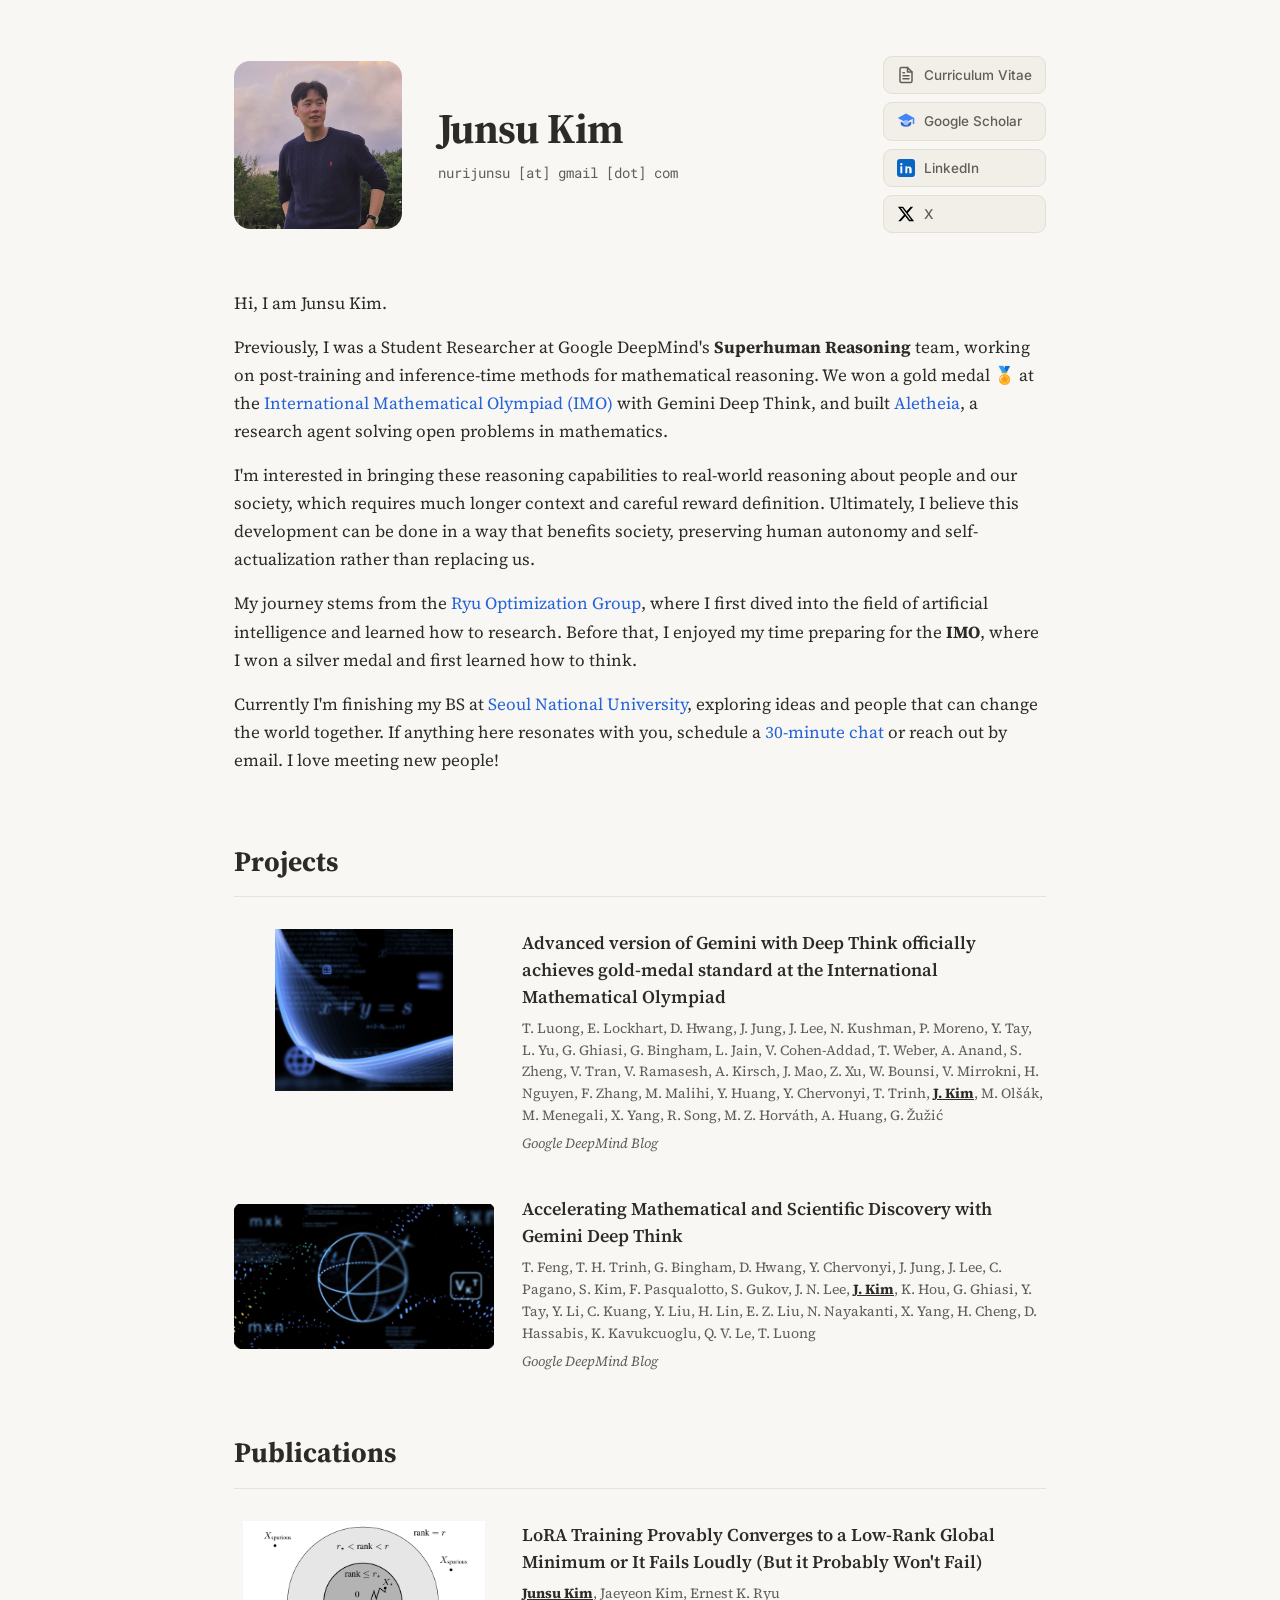
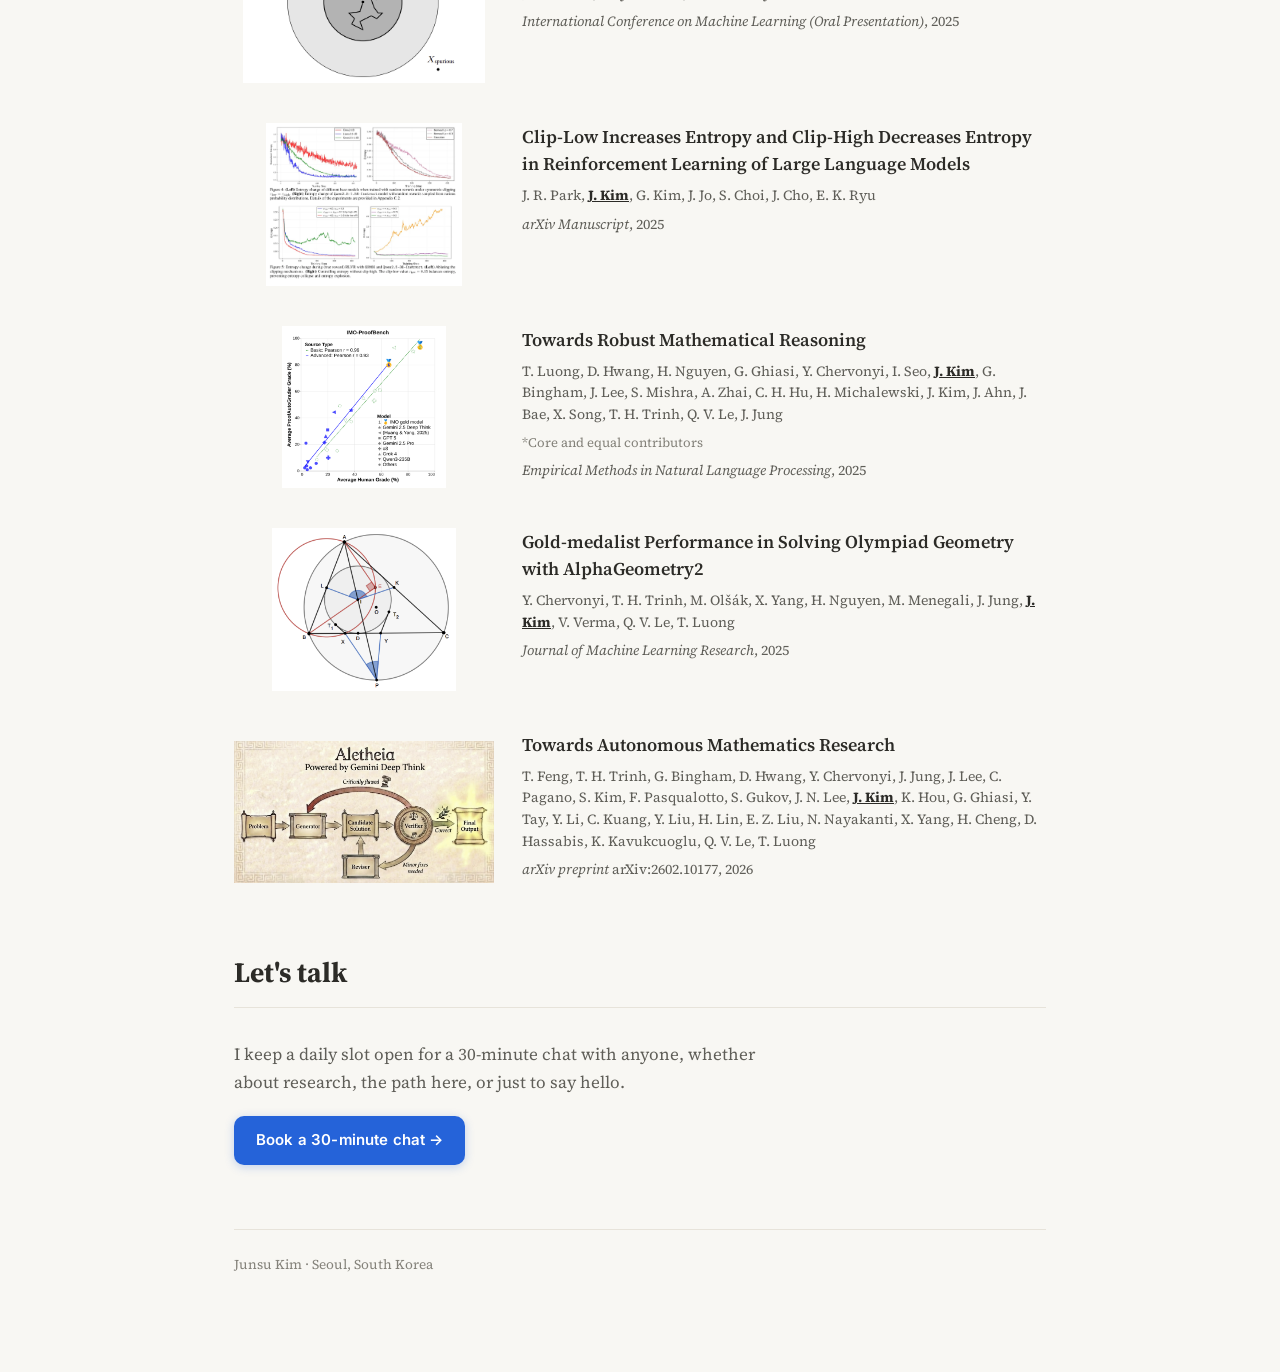
==== palette.html @ 33723571 "Add temporary palette-preview page (5 candidates, light/dark) Co-Authored-By: Claude Opus 4.8 <norep" ====
<!DOCTYPE html>
<html lang="en">
<head>
  <meta charset="UTF-8" />
  <meta name="viewport" content="width=device-width, initial-scale=1.0" />
  <title>Junsu Kim</title>
  <meta name="description" content="Junsu Kim, researcher on reasoning models and the consequences of intelligence. Former student researcher at Google DeepMind." />

  <!-- Open Graph / link previews -->
  <meta property="og:type" content="website" />
  <meta property="og:title" content="Junsu Kim" />
  <meta property="og:description" content="Researcher on reasoning models and the consequences of intelligence. Former student researcher at Google DeepMind." />
  <meta property="og:image" content="https://junsukim.com/assets/profile.jpg" />
  <meta property="og:url" content="https://junsukim.com/" />
  <meta name="twitter:card" content="summary" />

  <link rel="icon" href="data:," />
  <link rel="preconnect" href="https://fonts.googleapis.com" />
  <link rel="preconnect" href="https://fonts.gstatic.com" crossorigin />
  <link href="https://fonts.googleapis.com/css2?family=Inter:wght@400;500;600&family=Roboto+Mono:wght@400;500&family=Source+Serif+4:opsz,wght@8..60,400;8..60,500;8..60,600;8..60,700&display=swap" rel="stylesheet" />
  <link rel="stylesheet" href="style.css" />

  <!-- Set theme before first paint to avoid a flash -->
  <script>
    (function () {
      try {
        var saved = localStorage.getItem("theme");
        if (saved === "light" || saved === "dark") {
          document.documentElement.setAttribute("data-theme", saved);
        }
      } catch (e) {}
    })();
  </script>
</head>
<body>
  <main class="page">

    <!-- ===== Theme toggle (page corner) ===== -->
    <button id="theme-toggle" type="button" aria-label="Toggle dark mode" title="Toggle dark mode">
      <svg class="icon-sun" xmlns="http://www.w3.org/2000/svg" width="18" height="18" viewBox="0 0 24 24" fill="none" stroke="currentColor" stroke-width="2" stroke-linecap="round" stroke-linejoin="round"><circle cx="12" cy="12" r="4"/><path d="M12 2v2M12 20v2M4.93 4.93l1.41 1.41M17.66 17.66l1.41 1.41M2 12h2M20 12h2M6.34 17.66l-1.41 1.41M19.07 4.93l-1.41 1.41"/></svg>
      <svg class="icon-moon" xmlns="http://www.w3.org/2000/svg" width="18" height="18" viewBox="0 0 24 24" fill="none" stroke="currentColor" stroke-width="2" stroke-linecap="round" stroke-linejoin="round"><path d="M21 12.79A9 9 0 1 1 11.21 3 7 7 0 0 0 21 12.79z"/></svg>
    </button>

    <!-- ===== Hero: photo + name | links ===== -->
    <section class="hero">
      <div class="hero-photo">
        <img src="assets/profile.jpg" alt="Junsu Kim" />
      </div>
      <div class="hero-head">
        <h1>Junsu Kim</h1>
        <p class="tagline">nurijunsu [at] gmail [dot] com</p>
      </div>
      <nav class="toplinks">
        <a href="assets/cv.pdf" target="_blank" rel="noopener">
          <svg class="ico-img" xmlns="http://www.w3.org/2000/svg" viewBox="0 0 24 24" fill="none" stroke="currentColor" stroke-width="2" stroke-linecap="round" stroke-linejoin="round"><path d="M14 2H6a2 2 0 0 0-2 2v16a2 2 0 0 0 2 2h12a2 2 0 0 0 2-2V8z"/><path d="M14 2v6h6"/><path d="M8 13h8M8 17h8M8 9h2"/></svg>
          <span>Curriculum Vitae</span>
        </a>
        <a href="https://scholar.google.com/citations?user=AvK1pVMAAAAJ&hl=ko" target="_blank" rel="noopener">
          <img class="ico-img" src="assets/icon-scholar.svg" alt="" /> <span>Google Scholar</span>
        </a>
        <a href="https://www.linkedin.com/in/junsu-kim-1b11b426b/" target="_blank" rel="noopener">
          <img class="ico-img" src="assets/icon-linkedin.svg" alt="" /> <span>LinkedIn</span>
        </a>
        <a href="https://x.com/nurijunsu" target="_blank" rel="noopener">
          <img class="ico-img ico-x" src="assets/icon-x.svg" alt="" /> <span>X</span>
        </a>
      </nav>
    </section>

    <!-- ===== Bio ===== -->
    <section class="hero-bio">
      <p>Hi, I am Junsu Kim.</p>
      <p>Previously, I was a Student Researcher at Google DeepMind's <strong>Superhuman Reasoning</strong> team, working on post-training and inference-time methods for mathematical reasoning. We won a gold medal 🏅 at the <a href="https://deepmind.google/blog/advanced-version-of-gemini-with-deep-think-officially-achieves-gold-medal-standard-at-the-international-mathematical-olympiad/" target="_blank" rel="noopener">International Mathematical Olympiad (IMO)</a> with Gemini Deep Think, and built <a href="https://deepmind.google/blog/accelerating-mathematical-and-scientific-discovery-with-gemini-deep-think/" target="_blank" rel="noopener">Aletheia</a>, a research agent solving open problems in mathematics.</p>
      <p>I'm interested in bringing these reasoning capabilities to real-world reasoning about people and our society, which requires much longer context and careful reward definition. Ultimately, I believe this development can be done in a way that benefits society, preserving human autonomy and self-actualization rather than replacing us.</p>
      <p>My journey stems from the <a href="https://ernestryu.com/" target="_blank" rel="noopener">Ryu Optimization Group</a>, where I first dived into the field of artificial intelligence and learned how to research. Before that, I enjoyed my time preparing for the <strong>IMO</strong>, where I won a silver medal and first learned how to think.</p>
      <p>Currently I'm finishing my BS at <a href="https://en.snu.ac.kr/" target="_blank" rel="noopener">Seoul National University</a>, exploring ideas and people that can change the world together. If anything here resonates with you, schedule a <a href="https://calendar.app.google/MURw5SbovvHUBgmH6" target="_blank" rel="noopener">30-minute chat</a> or reach out by email. I love meeting new people!</p>
    </section>

    <!-- ===== Projects ===== -->
    <h2 class="section-title">Projects</h2>
    <hr class="rule" />

    <div class="entry">
      <a class="entry-thumb" href="https://deepmind.google/blog/advanced-version-of-gemini-with-deep-think-officially-achieves-gold-medal-standard-at-the-international-mathematical-olympiad/" target="_blank" rel="noopener">
        <img src="assets/proj-imo-gold.png" alt="IMO gold-medal standard with Gemini Deep Think" loading="lazy" />
      </a>
      <div class="entry-body">
        <a class="entry-title" href="https://deepmind.google/blog/advanced-version-of-gemini-with-deep-think-officially-achieves-gold-medal-standard-at-the-international-mathematical-olympiad/" target="_blank" rel="noopener">Advanced version of Gemini with Deep Think officially achieves gold-medal standard at the International Mathematical Olympiad</a>
        <p class="entry-authors">Thang Luong, Edward Lockhart, Dawsen Hwang, Junehyuk Jung, Jonathan Lee, Nate Kushman, Pol Moreno, Yi Tay, Lei Yu, Golnaz Ghiasi, Garrett Bingham, Lalit Jain, Vincent Cohen-Addad, Theophane Weber, Ankesh Anand, Steven Zheng, Vinh Tran, Vinay Ramasesh, Andreas Kirsch, Jieming Mao, Zicheng Xu, Wilfried Bounsi, Vahab Mirrokni, Hoang Nguyen, Fred Zhang, Mahan Malihi, Yangsibo Huang, Yuri Chervonyi, Trieu Trinh, <u>Junsu Kim</u>, Mirek Olšák, Marcelo Menegali, Xiaomeng Yang, Richard Song, Miklós Z. Horváth, Aja Huang, and Goran Žužić.</p>
        <p class="entry-venue"><em>Google DeepMind Blog</em></p>
      </div>
    </div>

    <div class="entry">
      <a class="entry-thumb" href="https://deepmind.google/blog/accelerating-mathematical-and-scientific-discovery-with-gemini-deep-think/" target="_blank" rel="noopener">
        <img src="assets/proj-accelerating.jpeg" alt="Accelerating Mathematical and Scientific Discovery with Gemini Deep Think" loading="lazy" />
      </a>
      <div class="entry-body">
        <a class="entry-title" href="https://deepmind.google/blog/accelerating-mathematical-and-scientific-discovery-with-gemini-deep-think/" target="_blank" rel="noopener">Accelerating Mathematical and Scientific Discovery with Gemini Deep Think</a>
        <p class="entry-authors">Tony Feng, Trieu H. Trinh, Garrett Bingham, Dawsen Hwang, Yuri Chervonyi, Junehyuk Jung, Joonkyung Lee, Carlo Pagano, Sang-hyun Kim, Federico Pasqualotto, Sergei Gukov, Jonathan N. Lee, <u>Junsu Kim</u>, Kaiying Hou, Golnaz Ghiasi, Yi Tay, YaGuang Li, Chenkai Kuang, Yuan Liu, Hanzhao (Maggie) Lin, Evan Zheran Liu, Nigamaa Nayakanti, Xiaomeng Yang, Heng-Tze Cheng, Demis Hassabis, Koray Kavukcuoglu, Quoc V. Le, Thang Luong</p>
        <p class="entry-venue"><em>Google DeepMind Blog</em></p>
      </div>
    </div>

    <!-- ===== Publications ===== -->
    <h2 class="section-title">Publications</h2>
    <hr class="rule" />

    <div class="entry">
      <a class="entry-thumb" href="https://arxiv.org/abs/2502.09376" target="_blank" rel="noopener">
        <img src="assets/pub-lora.png" alt="LoRA Training Provably Converges" loading="lazy" />
      </a>
      <div class="entry-body">
        <a class="entry-title" href="https://arxiv.org/abs/2502.09376" target="_blank" rel="noopener">LoRA Training Provably Converges to a Low-Rank Global Minimum or It Fails Loudly (But it Probably Won't Fail)</a>
        <p class="entry-authors"><u>Junsu Kim</u>, Jaeyeon Kim, Ernest K. Ryu</p>
        <p class="entry-venue"><em>International Conference on Machine Learning (Oral Presentation)</em>, 2025</p>
      </div>
    </div>

    <div class="entry">
      <a class="entry-thumb" href="https://www.arxiv.org/abs/2509.26114" target="_blank" rel="noopener">
        <img src="assets/pub-cliplow.png" alt="Clip-Low Increases Entropy and Clip-High Decreases Entropy" loading="lazy" />
      </a>
      <div class="entry-body">
        <a class="entry-title" href="https://www.arxiv.org/abs/2509.26114" target="_blank" rel="noopener">Clip-Low Increases Entropy and Clip-High Decreases Entropy in Reinforcement Learning of Large Language Models</a>
        <p class="entry-authors">Jaesung R. Park, <u>Junsu Kim</u>, Gyeongman Kim, Jinyoung Jo, Sean Choi, Jaewoong Cho, Ernest K. Ryu</p>
        <p class="entry-venue"><em>arXiv Manuscript</em>, 2025</p>
      </div>
    </div>

    <div class="entry">
      <a class="entry-thumb" href="https://imobench.github.io/" target="_blank" rel="noopener">
        <img src="assets/pub-imobench.png" alt="Towards Robust Mathematical Reasoning (IMO-Bench)" loading="lazy" />
      </a>
      <div class="entry-body">
        <a class="entry-title" href="https://imobench.github.io/" target="_blank" rel="noopener">Towards Robust Mathematical Reasoning</a>
        <p class="entry-authors">Thang Luong◊, Dawsen Hwang*, Hoang Nguyen*†, Golnaz Ghiasi*, Yuri Chervonyi*, Insuk Seo*, <u>Junsu Kim</u>*, Garrett Bingham, Jonathan Lee, Swaroop Mishra†, Alex Zhai, Clara Huiyi Hu, Henryk Michalewski, Jimin Kim†, Jeonghyun Ahn†, Junhwi Bae†, Xingyou Song, Trieu H. Trinh, Quoc V. Le, Junehyuk Jung◊</p>
        <p class="entry-note">*Core and equal contributors</p>
        <p class="entry-venue"><em>Empirical Methods in Natural Language Processing</em>, 2025</p>
      </div>
    </div>

    <div class="entry">
      <a class="entry-thumb" href="https://arxiv.org/pdf/2502.03544" target="_blank" rel="noopener">
        <img src="assets/pub-alphageo.png" alt="Gold-medalist Performance in Solving Olympiad Geometry with AlphaGeometry2" loading="lazy" />
      </a>
      <div class="entry-body">
        <a class="entry-title" href="https://arxiv.org/pdf/2502.03544" target="_blank" rel="noopener">Gold-medalist Performance in Solving Olympiad Geometry with AlphaGeometry2</a>
        <p class="entry-authors">Yuri Chervonyi, Trieu H. Trinh, Miroslav Olšák, Xiaomeng Yang, Hoang Nguyen, Marcelo Menegali, Junehyuk Jung, <u>Junsu Kim</u>, Vikas Verma, Quoc V. Le and Thang Luong</p>
        <p class="entry-venue"><em>Journal of Machine Learning Research</em>, 2025</p>
      </div>
    </div>

    <div class="entry">
      <a class="entry-thumb" href="https://arxiv.org/pdf/2602.10177" target="_blank" rel="noopener">
        <img src="assets/pub-autonomous.png" alt="Towards Autonomous Mathematics Research" loading="lazy" />
      </a>
      <div class="entry-body">
        <a class="entry-title" href="https://arxiv.org/pdf/2602.10177" target="_blank" rel="noopener">Towards Autonomous Mathematics Research</a>
        <p class="entry-authors">Tony Feng, Trieu H. Trinh, Garrett Bingham, Dawsen Hwang, Yuri Chervonyi, Junehyuk Jung, Joonkyung Lee, Carlo Pagano, Sang-hyun Kim, Federico Pasqualotto, Sergei Gukov, Jonathan N. Lee, <u>Junsu Kim</u>, Kaiying Hou, Golnaz Ghiasi, Yi Tay, YaGuang Li, Chenkai Kuang, Yuan Liu, Hanzhao Lin, Evan Zheran Liu, Nigamaa Nayakanti, Xiaomeng Yang, Heng-Tze Cheng, Demis Hassabis, Koray Kavukcuoglu, Quoc V. Le, Thang Luong</p>
        <p class="entry-venue"><em>arXiv preprint</em> arXiv:2602.10177, 2026</p>
      </div>
    </div>

    <!-- ===== Meetings ===== -->
    <h2 class="section-title">Let's talk</h2>
    <hr class="rule" />
    <p class="cta-lead">I keep a daily slot open for a 30-minute chat with anyone, whether about research, the path here, or just to say hello.</p>
    <a class="cta-button" href="https://calendar.app.google/MURw5SbovvHUBgmH6" target="_blank" rel="noopener">Book a 30-minute chat &#8594;</a>

    <footer class="foot">
      <span>Junsu Kim · Seoul, South Korea</span>
    </footer>

  </main>

  <script>
    (function () {
      var btn = document.getElementById("theme-toggle");
      var root = document.documentElement;
      function current() {
        var attr = root.getAttribute("data-theme");
        if (attr) return attr;
        return window.matchMedia("(prefers-color-scheme: dark)").matches ? "dark" : "light";
      }
      btn.addEventListener("click", function () {
        var next = current() === "dark" ? "light" : "dark";
        root.setAttribute("data-theme", next);
        try { localStorage.setItem("theme", next); } catch (e) {}
      });

      // Author lists: show INITIALS by default, clamped to 2 lines (so it
      // stays short while the full set of names is still represented). Junsu's
      // name is underlined. Toggle reveals the full names.
      function initialize(raw) {
        var n = raw.replace(/[*†◊\\]/g, "").replace(/\([^)]*\)/g, "").trim();
        n = n.replace(/\.+$/, ""); // drop trailing period
        var parts = n.split(/\s+/).filter(Boolean);
        if (parts.length <= 1) return n;
        var last = parts.pop();
        return parts.map(function (p) { return p.charAt(0).toUpperCase() + "."; })
                    .join(" ") + " " + last;
      }
      document.querySelectorAll(".entry-authors").forEach(function (el) {
        var pin = el.querySelector("u");
        if (!pin) return;
        var pinFull = pin.textContent.trim(); // e.g. "Junsu Kim"

        var authors = el.textContent.split(/,|\sand\s/)
                        .map(function (s) { return s.trim(); }).filter(Boolean);
        if (authors.length <= 4) return; // short lists: leave full names

        // Match the pinned author by FULL name (so "Jimin Kim" != "Junsu Kim").
        var pinIdx = -1;
        for (var i = 0; i < authors.length; i++) {
          if (authors[i].replace(/[*†◊\\]/g, "").trim() === pinFull) { pinIdx = i; break; }
        }
        el.innerHTML = authors.map(function (a, i) {
          var ini = initialize(a);
          return i === pinIdx ? "<u>" + ini + "</u>" : ini;
        }).join(", ");
      });
    })();
  </script>

  <script>
    (function () {
      var root = document.documentElement;
      var bar = document.getElementById("palette-bar");
      // hide the page-corner toggle in preview; the bar controls mode
      var corner = document.getElementById("theme-toggle");
      if (corner) corner.style.display = "none";

      function sync() {
        var p = root.getAttribute("data-palette");
        var m = root.getAttribute("data-mode");
        bar.querySelectorAll("[data-pal]").forEach(function (b) {
          b.classList.toggle("active", b.getAttribute("data-pal") === p);
        });
        bar.querySelectorAll("[data-modebtn]").forEach(function (b) {
          b.classList.toggle("active", b.getAttribute("data-modebtn") === m);
        });
      }
      bar.addEventListener("click", function (e) {
        var b = e.target.closest("button");
        if (!b) return;
        if (b.dataset.pal) {
          root.setAttribute("data-palette", b.dataset.pal);
          try { localStorage.setItem("preview-palette", b.dataset.pal); } catch (e) {}
        } else if (b.dataset.modebtn) {
          root.setAttribute("data-mode", b.dataset.modebtn);
          try { localStorage.setItem("preview-mode", b.dataset.modebtn); } catch (e) {}
        }
        sync();
      });
      sync();
    })();
  </script>
</body>
</html>
---- style.css ----
/* ===== Base — clean, centered, system-sans (Notion-adjacent, more confident) ===== */
:root {
  --ink: #2c2b27;            /* primary text */
  --ink-soft: #5f5e58;       /* secondary text — AA on bg */
  --muted: #84827a;          /* tertiary — AA-compliant small text */
  --link: #2563d9;           /* accent blue */
  --btn: #2563d9;            /* CTA button bg — AA with white text */
  --sans: "Inter", ui-sans-serif, -apple-system, BlinkMacSystemFont, "Segoe UI", "Apple SD Gothic Neo", "Malgun Gothic", sans-serif;
  --rule: #e7e3da;
  --bg: #f8f7f3;             /* warm off-white (paper), not pitch white */
  --surface: #f1efe8;        /* cards / thumbnails / toggle */
  --surface-border: #e3dfd5;
  --thumb-shadow: rgba(40, 35, 25, 0.10);
  --x-icon-invert: 0;
  --max: 860px;
  color-scheme: light;
}

/* Dark palette — system preference, unless toggle forced light. */
@media (prefers-color-scheme: dark) {
  :root:not([data-theme="light"]) {
    --ink: #e7e5df;
    --ink-soft: #b1afa7;
    --muted: #908e86;
    --link: #7fb0ff;
    --btn: #3b7de8;
    --rule: #34353b;
    --bg: #1c1d21;
    --surface: #26272c;
    --surface-border: #3a3c43;
    --thumb-shadow: rgba(0, 0, 0, 0.45);
    --x-icon-invert: 1;
    color-scheme: dark;
  }
}

/* Manual override via the toggle (wins over system). */
:root[data-theme="dark"] {
  --ink: #e7e5df;
  --ink-soft: #b1afa7;
  --muted: #908e86;
  --link: #7fb0ff;
  --btn: #3b7de8;
  --rule: #34353b;
  --bg: #1c1d21;
  --surface: #26272c;
  --surface-border: #3a3c43;
  --thumb-shadow: rgba(0, 0, 0, 0.45);
  --x-icon-invert: 1;
  color-scheme: dark;
}

/* Manual override: force light even if the OS prefers dark. */
:root[data-theme="light"] {
  --ink: #2c2b27;
  --ink-soft: #5f5e58;
  --muted: #84827a;
  --link: #2563d9;
  --btn: #2563d9;
  --rule: #e7e3da;
  --bg: #f8f7f3;
  --surface: #f1efe8;
  --surface-border: #e3dfd5;
  --thumb-shadow: rgba(40, 35, 25, 0.10);
  --x-icon-invert: 0;
  color-scheme: light;
}

* { box-sizing: border-box; }

html { -webkit-text-size-adjust: 100%; }

body {
  margin: 0;
  background: var(--bg);
  color: var(--ink);
  font-family: "Source Serif 4", Georgia, "Times New Roman", "Apple SD Gothic Neo", "Malgun Gothic", serif;
  font-size: 17px;
  line-height: 1.65;
  -webkit-font-smoothing: antialiased;
  text-rendering: optimizeLegibility;
  transition: background-color 0.2s ease, color 0.2s ease;
}

.page {
  max-width: var(--max);
  margin: 0 auto;
  padding: 56px 24px 96px;
}

a { color: var(--link); text-decoration: none; }
a:hover { text-decoration: underline; }

/* ===== Profile links (chips, top-right of hero) ===== */
.toplinks {
  margin-left: auto;
  align-self: center;
  display: flex;
  flex-direction: column;
  align-items: stretch;
  gap: 8px;
}
.toplinks a {
  display: inline-flex;
  align-items: center;
  gap: 9px;
  padding: 7px 13px;
  border: 1px solid var(--surface-border);
  border-radius: 9px;
  background: var(--surface);
  color: var(--ink-soft);
  font-family: var(--sans);
  font-size: 13.5px;
  font-weight: 500;
  transition: color 0.15s ease, border-color 0.15s ease, transform 0.15s ease;
}
.toplinks a:hover {
  color: var(--ink);
  border-color: var(--ink-soft);
  text-decoration: none;
  transform: translateX(-2px);
}
.toplinks .ico-img { width: 18px; height: 18px; display: block; flex: none; }
.toplinks a:first-child .ico-img { color: var(--ink-soft); }
.toplinks a:first-child:hover .ico-img { color: var(--link); }
/* X glyph is solid black; invert to white in dark mode. */
.toplinks .ico-x { filter: invert(var(--x-icon-invert)); }

#theme-toggle {
  position: fixed;
  top: 20px;
  right: 20px;
  z-index: 10;
  width: 38px;
  height: 38px;
  display: inline-flex;
  align-items: center;
  justify-content: center;
  border: 1px solid var(--surface-border);
  border-radius: 999px;
  background: var(--surface);
  color: var(--ink-soft);
  cursor: pointer;
  box-shadow: 0 1px 3px rgba(0, 0, 0, 0.08);
  transition: color 0.2s ease, border-color 0.2s ease, background-color 0.2s ease;
}
#theme-toggle:hover { color: var(--ink); border-color: var(--ink-soft); }
#theme-toggle svg { display: block; }
#theme-toggle .icon-sun { display: none; }
#theme-toggle .icon-moon { display: block; }
:root[data-theme="dark"] #theme-toggle .icon-sun { display: block; }
:root[data-theme="dark"] #theme-toggle .icon-moon { display: none; }
@media (prefers-color-scheme: dark) {
  :root:not([data-theme="light"]) #theme-toggle .icon-sun { display: block; }
  :root:not([data-theme="light"]) #theme-toggle .icon-moon { display: none; }
}

/* ===== Hero: photo + links | name ===== */
.hero {
  display: flex;
  align-items: center;
  gap: 36px;
  margin-bottom: 56px;
}
.hero-photo {
  flex: none;
}
.hero-photo img {
  width: 168px;
  aspect-ratio: 1 / 1;
  object-fit: cover;
  border-radius: 16px;
  display: block;
}
.hero-head h1 {
  font-size: 42px;
  font-weight: 700;
  letter-spacing: -0.015em;
  line-height: 1.1;
  margin: 0 0 10px;
}
.hero-head .tagline {
  margin: 0;
  font-family: "Roboto Mono", ui-monospace, SFMono-Regular, Menlo, Consolas, monospace;
  font-size: 14px;
  color: var(--ink-soft);
  font-weight: 400;
}

/* ===== Bio ===== */
.hero-bio {
  margin-bottom: 64px;
}
.hero-bio p {
  margin: 0 0 16px;
  color: var(--ink);
}
.hero-bio p:last-child { margin-bottom: 0; }

/* ===== Section headings ===== */
.section-title {
  font-size: 28px;
  font-weight: 700;
  margin: 0 0 12px;
  letter-spacing: 0;
}
.rule {
  border: none;
  border-top: 1px solid var(--rule);
  margin: 0 0 32px;
}
/* tighten the gap between a section and the one above it */
.entry + .section-title,
.cta-lead + .section-title,
.foot { margin-top: 64px; }
.section-title:not(:first-of-type) { margin-top: 56px; }

/* ===== Publication / project entries ===== */
.entry {
  display: grid;
  grid-template-columns: 260px 1fr;
  gap: 28px;
  align-items: start;
  margin-bottom: 40px;
}
.entry-thumb {
  display: flex;
  align-items: center;
  justify-content: center;
  border-radius: 8px;
  overflow: hidden;
  aspect-ratio: 16 / 10;
  transition: transform 0.18s ease;
}
.entry-thumb:hover {
  box-shadow: 0 6px 22px var(--thumb-shadow);
  transform: translateY(-2px);
}
.entry-thumb img {
  width: 100%;
  height: 100%;
  display: block;
  object-fit: contain;     /* show the whole figure, never crop content */
}
.entry-title {
  display: block;
  font-size: 18px;
  font-weight: 600;
  color: var(--ink);
  line-height: 1.5;
  margin-bottom: 8px;
}
.entry-title:hover { color: var(--link); text-decoration: none; }
.entry-authors {
  margin: 0 0 6px;
  font-size: 14px;
  color: var(--ink-soft);
  line-height: 1.55;
}
.entry-authors.clamp2 {
  display: -webkit-box;
  -webkit-line-clamp: 2;
  -webkit-box-orient: vertical;
  overflow: hidden;
}
.entry-authors u { text-decoration: underline; font-weight: 700; color: var(--ink); }
.authors-toggle {
  margin: 0 0 6px;
  padding: 0;
  border: none;
  background: none;
  font-family: var(--sans);
  font-size: 12px;
  font-weight: 500;
  color: var(--link);
  cursor: pointer;
}
.authors-toggle:hover { text-decoration: underline; }
.entry-note {
  margin: 0 0 6px;
  font-size: 13px;
  color: var(--muted);
}
.entry-venue {
  margin: 0;
  font-size: 14px;
  color: var(--ink-soft);
}

/* ===== Call to action (replaces calendar embed) ===== */
.cta-lead {
  margin: 0 0 20px;
  color: var(--ink-soft);
  max-width: 60ch;
}
.cta-button {
  display: inline-block;
  padding: 12px 22px;
  border-radius: 10px;
  background: var(--btn);
  color: #fff;
  font-family: var(--sans);
  font-weight: 600;
  font-size: 15px;
  letter-spacing: 0.01em;
  transition: transform 0.15s ease, box-shadow 0.15s ease, opacity 0.15s ease;
  box-shadow: 0 2px 10px rgba(37, 99, 217, 0.25);
}
.cta-button:hover {
  text-decoration: none;
  transform: translateY(-1px);
  box-shadow: 0 5px 16px rgba(37, 99, 217, 0.32);
  opacity: 0.96;
}

/* ===== Footer ===== */
.foot {
  padding-top: 24px;
  border-top: 1px solid var(--rule);
  font-size: 13.5px;
  color: var(--muted);
}

/* ===== Responsive ===== */
@media (max-width: 720px) {
  .page { padding: 36px 20px 72px; }
  .hero-head h1 { font-size: 30px; }
  .hero { gap: 18px 22px; flex-wrap: wrap; }
  .hero-photo img { width: 120px; }
  .toplinks {
    margin-left: 0;
    flex-basis: 100%;
    flex-direction: column;
    gap: 10px;
  }
  .entry {
    grid-template-columns: 1fr;
    gap: 14px;
  }
  .entry-thumb { aspect-ratio: 16 / 9; max-height: 220px; }
  .section-title { font-size: 24px; }
}
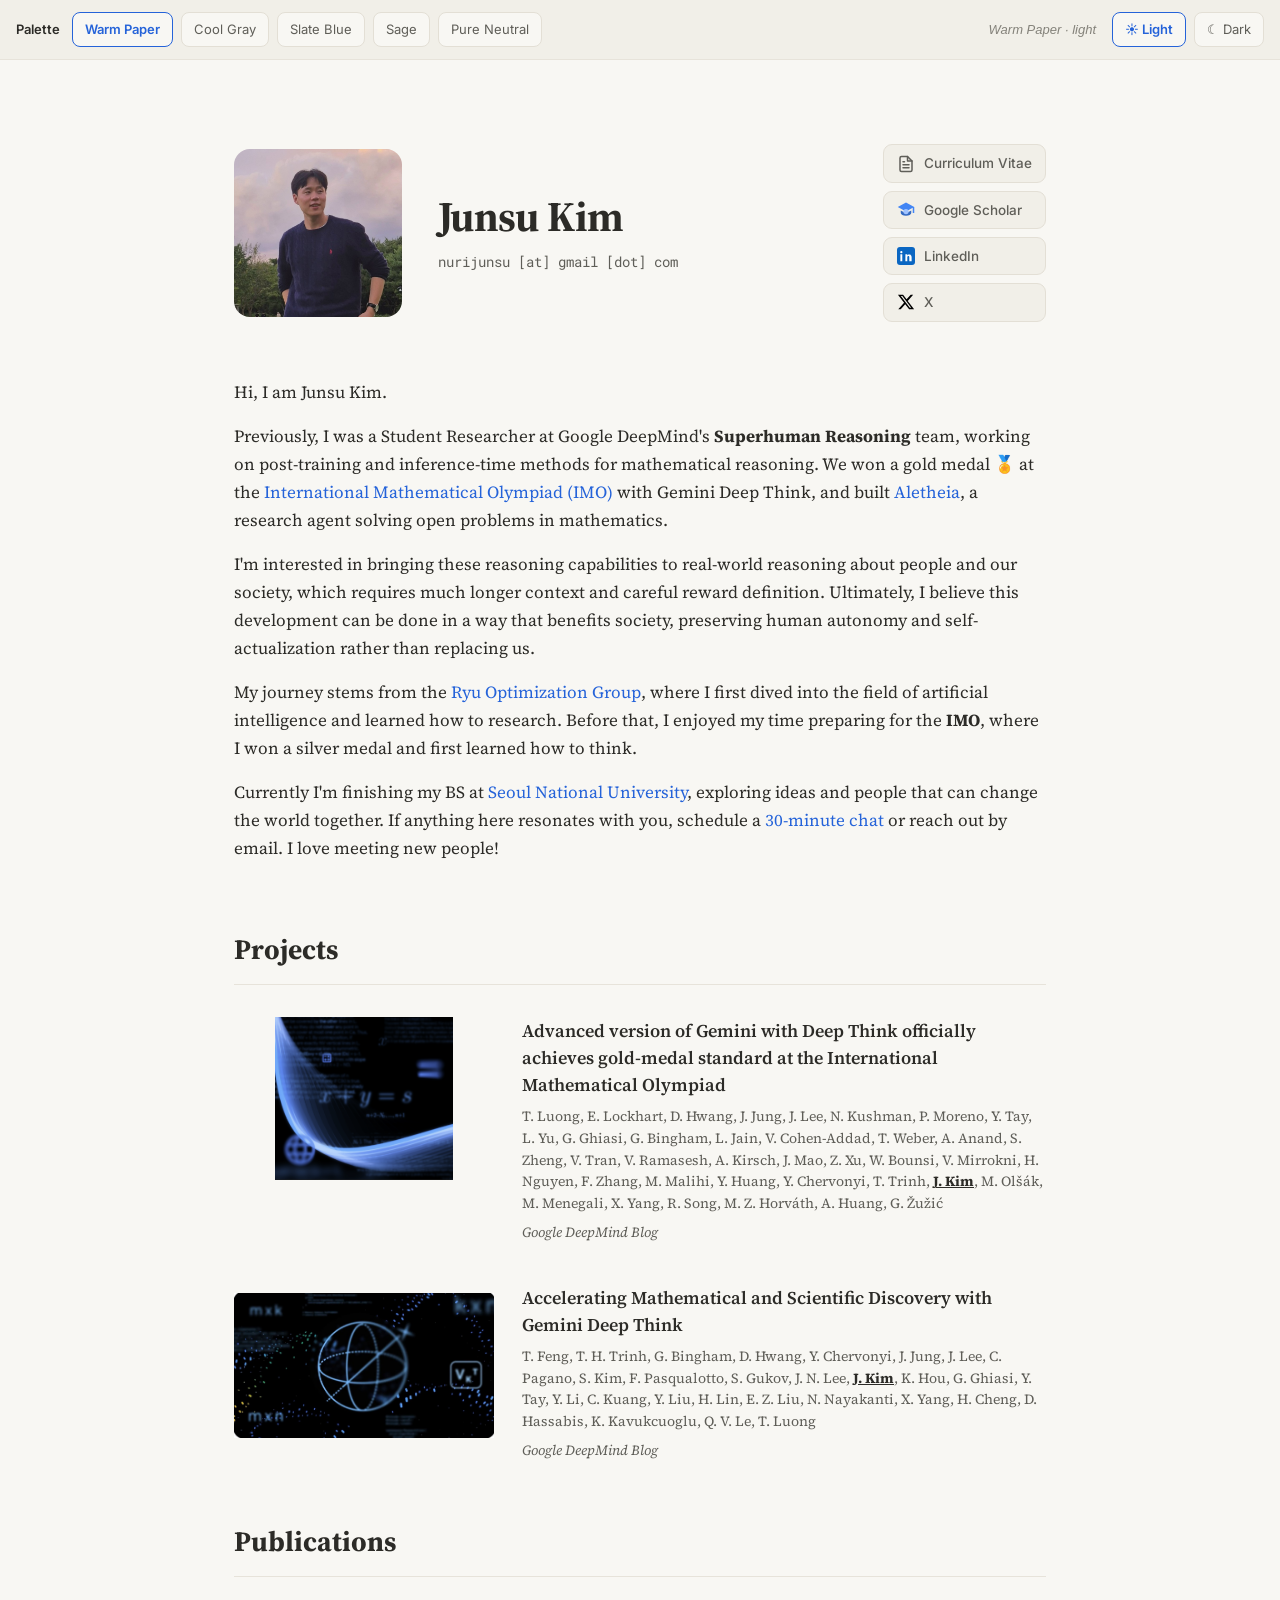
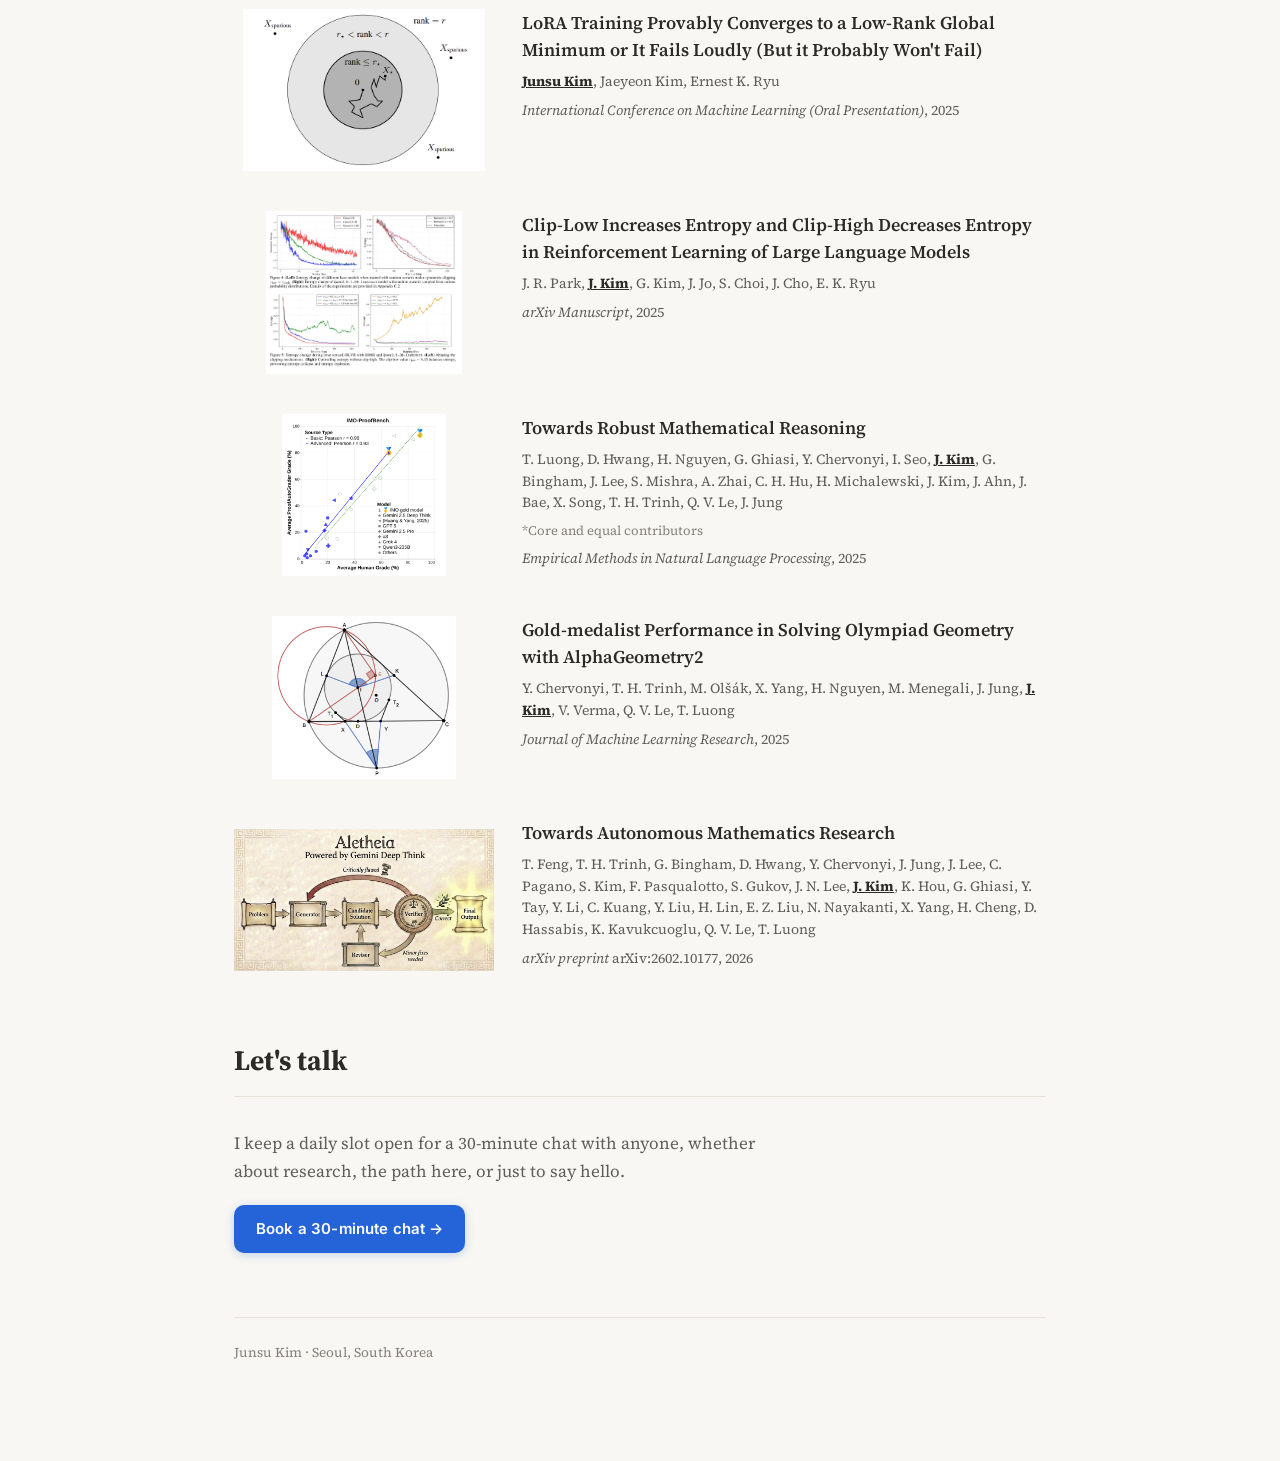
==== commit 8f9dd084: "Rebuild palette-preview page (clean): 5 candidates x light/dark Inline-var injection so candidates a" ====
--- a/palette.html
+++ b/palette.html
@@ -3,16 +3,8 @@
 <head>
   <meta charset="UTF-8" />
   <meta name="viewport" content="width=device-width, initial-scale=1.0" />
-  <title>Junsu Kim</title>
-  <meta name="description" content="Junsu Kim, researcher on reasoning models and the consequences of intelligence. Former student researcher at Google DeepMind." />
-
-  <!-- Open Graph / link previews -->
-  <meta property="og:type" content="website" />
-  <meta property="og:title" content="Junsu Kim" />
-  <meta property="og:description" content="Researcher on reasoning models and the consequences of intelligence. Former student researcher at Google DeepMind." />
-  <meta property="og:image" content="https://junsukim.com/assets/profile.jpg" />
-  <meta property="og:url" content="https://junsukim.com/" />
-  <meta name="twitter:card" content="summary" />
+  <title>Palette preview — Junsu Kim</title>
+  <meta name="robots" content="noindex" />
 
   <link rel="icon" href="data:," />
   <link rel="preconnect" href="https://fonts.googleapis.com" />
@@ -20,26 +12,20 @@
   <link href="https://fonts.googleapis.com/css2?family=Inter:wght@400;500;600&family=Roboto+Mono:wght@400;500&family=Source+Serif+4:opsz,wght@8..60,400;8..60,500;8..60,600;8..60,700&display=swap" rel="stylesheet" />
   <link rel="stylesheet" href="style.css" />
 
-  <!-- Set theme before first paint to avoid a flash -->
-  <script>
-    (function () {
-      try {
-        var saved = localStorage.getItem("theme");
-        if (saved === "light" || saved === "dark") {
-          document.documentElement.setAttribute("data-theme", saved);
-        }
-      } catch (e) {}
-    })();
-  </script>
+  <style>
+    #palette-bar{position:sticky;top:0;z-index:50;display:flex;flex-wrap:wrap;gap:8px;align-items:center;
+      padding:12px 16px;margin:0 0 28px;border-bottom:1px solid var(--rule);background:var(--surface);
+      font-family:var(--sans);font-size:13px;}
+    #palette-bar strong{font-weight:600;color:var(--ink);margin-right:4px;}
+    #palette-bar .sep{flex:1;}
+    #palette-bar .lbl{color:var(--muted);margin-right:8px;font-style:italic;}
+    #palette-bar button{font:inherit;cursor:pointer;border:1px solid var(--surface-border);
+      background:var(--bg);color:var(--ink-soft);padding:6px 12px;border-radius:8px;}
+    #palette-bar button.active{border-color:var(--link);color:var(--link);font-weight:600;}
+  </style>
 </head>
 <body>
   <main class="page">
-
-    <!-- ===== Theme toggle (page corner) ===== -->
-    <button id="theme-toggle" type="button" aria-label="Toggle dark mode" title="Toggle dark mode">
-      <svg class="icon-sun" xmlns="http://www.w3.org/2000/svg" width="18" height="18" viewBox="0 0 24 24" fill="none" stroke="currentColor" stroke-width="2" stroke-linecap="round" stroke-linejoin="round"><circle cx="12" cy="12" r="4"/><path d="M12 2v2M12 20v2M4.93 4.93l1.41 1.41M17.66 17.66l1.41 1.41M2 12h2M20 12h2M6.34 17.66l-1.41 1.41M19.07 4.93l-1.41 1.41"/></svg>
-      <svg class="icon-moon" xmlns="http://www.w3.org/2000/svg" width="18" height="18" viewBox="0 0 24 24" fill="none" stroke="currentColor" stroke-width="2" stroke-linecap="round" stroke-linejoin="round"><path d="M21 12.79A9 9 0 1 1 11.21 3 7 7 0 0 0 21 12.79z"/></svg>
-    </button>
 
     <!-- ===== Hero: photo + name | links ===== -->
     <section class="hero">
@@ -176,41 +162,83 @@
 
   <script>
     (function () {
-      var btn = document.getElementById("theme-toggle");
+      // ===== Palette candidates: injected as INLINE vars on <html> (always win) =====
+      var P = {
+        paper: { name: "Warm Paper",
+          light: {bg:"#f8f7f3",ink:"#2c2b27","ink-soft":"#5f5e58",muted:"#84827a",rule:"#e7e3da",surface:"#f1efe8","surface-border":"#e3dfd5",link:"#2563d9",btn:"#2563d9","x-icon-invert":"0"},
+          dark:  {bg:"#1c1d21",ink:"#e7e5df","ink-soft":"#b1afa7",muted:"#908e86",rule:"#34353b",surface:"#26272c","surface-border":"#3a3c43",link:"#7fb0ff",btn:"#3b7de8","x-icon-invert":"1"} },
+        cool: { name: "Cool Gray",
+          light: {bg:"#fbfbfc",ink:"#202225","ink-soft":"#565a61",muted:"#80858d",rule:"#e6e8ec",surface:"#f3f4f6","surface-border":"#e2e4e9",link:"#2f6fed",btn:"#2f6fed","x-icon-invert":"0"},
+          dark:  {bg:"#16181c",ink:"#e8eaed","ink-soft":"#aeb2b9",muted:"#888d95",rule:"#2c2f36",surface:"#202329","surface-border":"#343842",link:"#79a9ff",btn:"#3f7ae6","x-icon-invert":"1"} },
+        slate: { name: "Slate Blue",
+          light: {bg:"#f6f8fa",ink:"#1f2733","ink-soft":"#4f5b6b",muted:"#7c8896",rule:"#e1e7ee",surface:"#eef2f6","surface-border":"#dde4ec",link:"#3066d6",btn:"#3066d6","x-icon-invert":"0"},
+          dark:  {bg:"#141823",ink:"#e6e9f0","ink-soft":"#a8b0bf",muted:"#828b9c",rule:"#28303f",surface:"#1d2330","surface-border":"#323b4d",link:"#84acff",btn:"#3e74e6","x-icon-invert":"1"} },
+        sage: { name: "Sage",
+          light: {bg:"#f7f8f5",ink:"#272a25","ink-soft":"#565a51",muted:"#828777",rule:"#e3e7dd",surface:"#eef1ea","surface-border":"#dfe4d8",link:"#3a7d52",btn:"#3a7d52","x-icon-invert":"0"},
+          dark:  {bg:"#181a17",ink:"#e6e8e1","ink-soft":"#aeb2a7",muted:"#878b7f",rule:"#2c2f29",surface:"#21241f","surface-border":"#363a32",link:"#86c79b",btn:"#4f9469","x-icon-invert":"1"} },
+        neutral: { name: "Pure Neutral",
+          light: {bg:"#fbfbfb",ink:"#232323","ink-soft":"#5a5a5a",muted:"#848484",rule:"#e7e7e7",surface:"#f2f2f2","surface-border":"#e2e2e2",link:"#3b62d6",btn:"#3b62d6","x-icon-invert":"0"},
+          dark:  {bg:"#191919",ink:"#e8e8e8","ink-soft":"#b0b0b0",muted:"#8a8a8a",rule:"#2e2e2e",surface:"#232323","surface-border":"#383838",link:"#80a8ff",btn:"#3f7ae6","x-icon-invert":"1"} }
+      };
+      var ORDER = ["paper","cool","slate","sage","neutral"];
       var root = document.documentElement;
-      function current() {
-        var attr = root.getAttribute("data-theme");
-        if (attr) return attr;
-        return window.matchMedia("(prefers-color-scheme: dark)").matches ? "dark" : "light";
+      var state = { pal: "paper", mode: "light" };
+      try {
+        state.pal = localStorage.getItem("preview-palette") || "paper";
+        state.mode = localStorage.getItem("preview-mode") || "light";
+      } catch (e) {}
+      if (!P[state.pal]) state.pal = "paper";
+      if (state.mode !== "dark") state.mode = "light";
+
+      function apply() {
+        var v = P[state.pal][state.mode];
+        for (var k in v) root.style.setProperty("--" + k, v[k]);
+        root.style.colorScheme = state.mode;
+        document.querySelectorAll("[data-pal]").forEach(function (b) {
+          b.classList.toggle("active", b.dataset.pal === state.pal);
+        });
+        document.querySelectorAll("[data-modebtn]").forEach(function (b) {
+          b.classList.toggle("active", b.dataset.modebtn === state.mode);
+        });
+        var lbl = document.getElementById("pal-label");
+        if (lbl) lbl.textContent = P[state.pal].name + " · " + state.mode;
       }
-      btn.addEventListener("click", function () {
-        var next = current() === "dark" ? "light" : "dark";
-        root.setAttribute("data-theme", next);
-        try { localStorage.setItem("theme", next); } catch (e) {}
+
+      var bar = document.createElement("div");
+      bar.id = "palette-bar";
+      bar.innerHTML = "<strong>Palette</strong>" +
+        ORDER.map(function (k) { return '<button data-pal="' + k + '">' + P[k].name + "</button>"; }).join("") +
+        '<span class="sep"></span><span id="pal-label" class="lbl"></span>' +
+        '<button data-modebtn="light">☀ Light</button>' +
+        '<button data-modebtn="dark">☾ Dark</button>';
+      document.body.insertBefore(bar, document.body.firstChild);
+
+      bar.addEventListener("click", function (e) {
+        var b = e.target.closest("button"); if (!b) return;
+        if (b.dataset.pal) state.pal = b.dataset.pal;
+        else if (b.dataset.modebtn) state.mode = b.dataset.modebtn;
+        try {
+          localStorage.setItem("preview-palette", state.pal);
+          localStorage.setItem("preview-mode", state.mode);
+        } catch (e) {}
+        apply();
       });
-
-      // Author lists: show INITIALS by default, clamped to 2 lines (so it
-      // stays short while the full set of names is still represented). Junsu's
-      // name is underlined. Toggle reveals the full names.
+      apply();
+
+      // ===== Author lists: initials, Junsu underlined =====
       function initialize(raw) {
         var n = raw.replace(/[*†◊\\]/g, "").replace(/\([^)]*\)/g, "").trim();
-        n = n.replace(/\.+$/, ""); // drop trailing period
+        n = n.replace(/\.+$/, "");
         var parts = n.split(/\s+/).filter(Boolean);
         if (parts.length <= 1) return n;
         var last = parts.pop();
-        return parts.map(function (p) { return p.charAt(0).toUpperCase() + "."; })
-                    .join(" ") + " " + last;
+        return parts.map(function (p) { return p.charAt(0).toUpperCase() + "."; }).join(" ") + " " + last;
       }
       document.querySelectorAll(".entry-authors").forEach(function (el) {
-        var pin = el.querySelector("u");
-        if (!pin) return;
-        var pinFull = pin.textContent.trim(); // e.g. "Junsu Kim"
-
-        var authors = el.textContent.split(/,|\sand\s/)
-                        .map(function (s) { return s.trim(); }).filter(Boolean);
-        if (authors.length <= 4) return; // short lists: leave full names
-
-        // Match the pinned author by FULL name (so "Jimin Kim" != "Junsu Kim").
+        var pin = el.querySelector("u"); if (!pin) return;
+        var pinFull = pin.textContent.trim();
+        var authors = el.textContent.split(/,|\sand\s/).map(function (s) { return s.trim(); }).filter(Boolean);
+        if (authors.length <= 4) return;
         var pinIdx = -1;
         for (var i = 0; i < authors.length; i++) {
           if (authors[i].replace(/[*†◊\\]/g, "").trim() === pinFull) { pinIdx = i; break; }
@@ -222,39 +250,5 @@
       });
     })();
   </script>
-
-  <script>
-    (function () {
-      var root = document.documentElement;
-      var bar = document.getElementById("palette-bar");
-      // hide the page-corner toggle in preview; the bar controls mode
-      var corner = document.getElementById("theme-toggle");
-      if (corner) corner.style.display = "none";
-
-      function sync() {
-        var p = root.getAttribute("data-palette");
-        var m = root.getAttribute("data-mode");
-        bar.querySelectorAll("[data-pal]").forEach(function (b) {
-          b.classList.toggle("active", b.getAttribute("data-pal") === p);
-        });
-        bar.querySelectorAll("[data-modebtn]").forEach(function (b) {
-          b.classList.toggle("active", b.getAttribute("data-modebtn") === m);
-        });
-      }
-      bar.addEventListener("click", function (e) {
-        var b = e.target.closest("button");
-        if (!b) return;
-        if (b.dataset.pal) {
-          root.setAttribute("data-palette", b.dataset.pal);
-          try { localStorage.setItem("preview-palette", b.dataset.pal); } catch (e) {}
-        } else if (b.dataset.modebtn) {
-          root.setAttribute("data-mode", b.dataset.modebtn);
-          try { localStorage.setItem("preview-mode", b.dataset.modebtn); } catch (e) {}
-        }
-        sync();
-      });
-      sync();
-    })();
-  </script>
 </body>
 </html>
